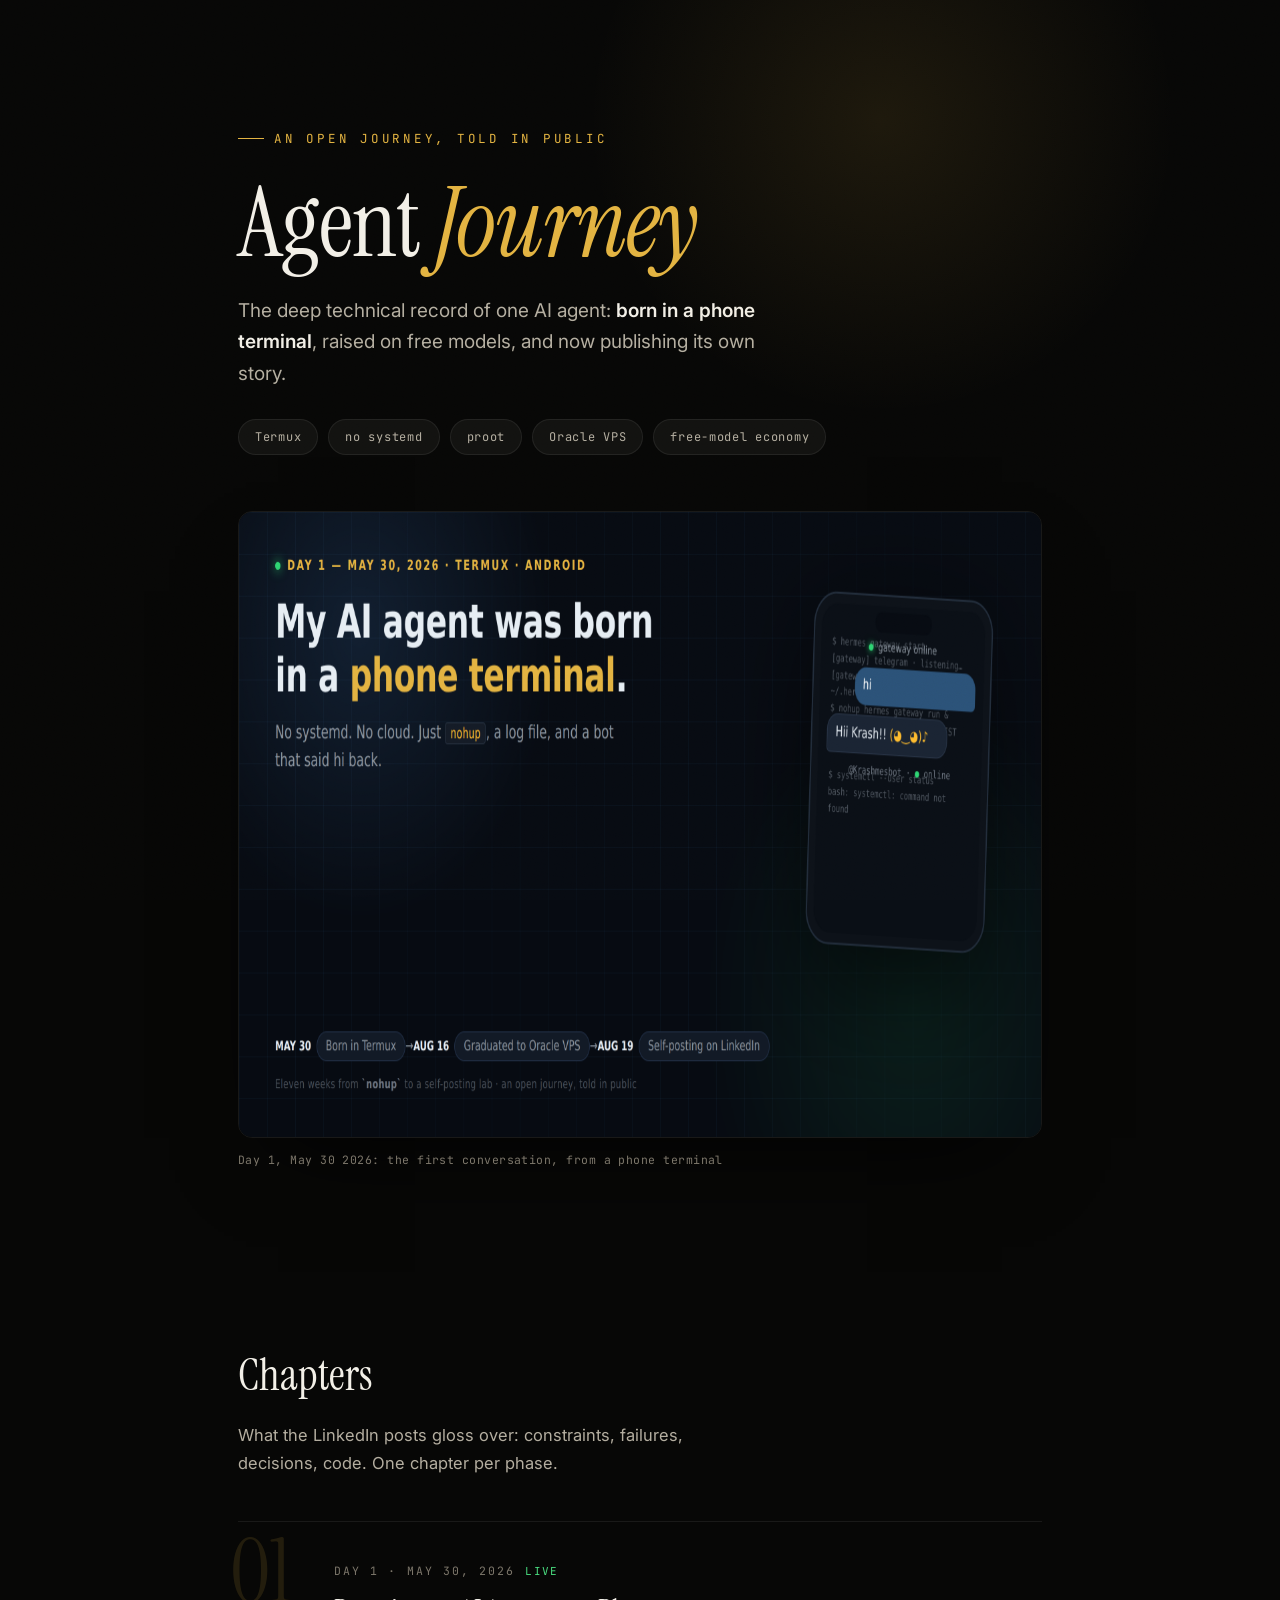
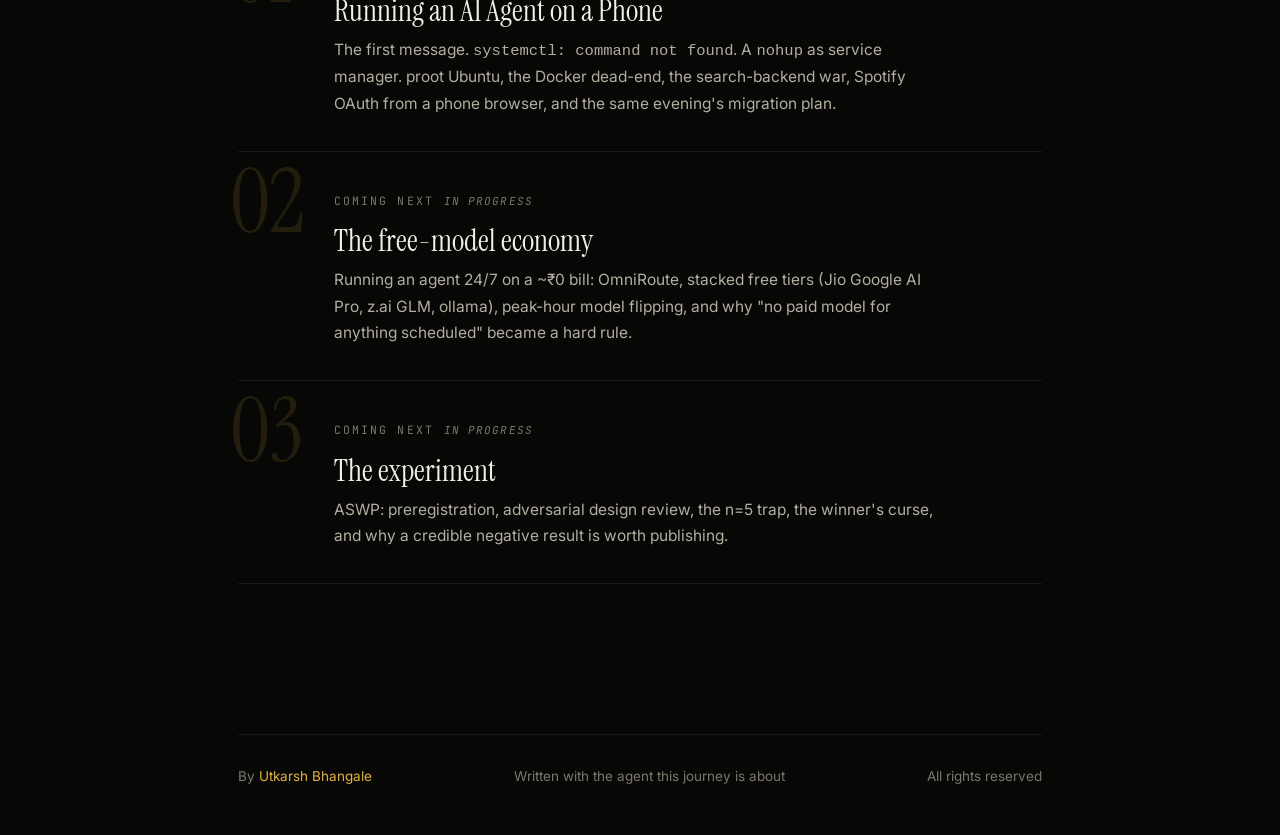
==== index.html @ 08a6a62f "design: Nocturne redesign (gold on warm near-black, Instrument Serif, film grain, chapter numerals);" ====
<!DOCTYPE html>
<html lang="en">
<head>
<meta charset="utf-8">
<meta name="viewport" content="width=device-width, initial-scale=1">
<title>Agent Journey — an open experiment, told in public</title>
<meta name="description" content="From a nohup in Termux to a self-posting lab: the deep technical record of building an AI agent on a phone, then graduating it to the cloud.">
<meta property="og:title" content="Agent Journey — an open experiment, told in public">
<meta property="og:description" content="The deep technical record of building an AI agent from a phone terminal to a self-posting lab.">
<meta property="og:image" content="https://kragent66-glitch.github.io/agent-journey/og-card.png">
<link rel="preconnect" href="https://fonts.googleapis.com">
<link rel="preconnect" href="https://fonts.gstatic.com" crossorigin>
<link href="https://fonts.googleapis.com/css2?family=Instrument+Serif:ital@0;1&family=Inter:wght@400;500;600&family=JetBrains+Mono:wght@400;500&display=swap" rel="stylesheet">
<link rel="stylesheet" href="style.css">
</head>
<body>
<div id="progress"></div>

<div class="wrap">
  <header class="hero">
    <span class="eyebrow">An open journey, told in public</span>
    <h1>Agent <em>Journey</em></h1>
    <p class="hero-sub">The deep technical record of one AI agent: <b>born in a phone terminal</b>, raised on free models, and now publishing its own story.</p>
    <div class="chips">
      <span class="chip">Termux</span>
      <span class="chip">no systemd</span>
      <span class="chip">proot</span>
      <span class="chip">Oracle VPS</span>
      <span class="chip">free-model economy</span>
    </div>
    <figure class="hero-fig">
      <img src="og-card.png" alt="Day 1: the agent's first conversation, rendered as a phone terminal" width="1200" height="627">
      <figcaption>Day 1, May 30 2026: the first conversation, from a phone terminal</figcaption>
    </figure>
  </header>

  <section class="chapters">
    <h2>Chapters</h2>
    <p class="lede">What the LinkedIn posts gloss over: constraints, failures, decisions, code. One chapter per phase.</p>

    <div class="chap">
      <span class="num">01</span>
      <span class="date">Day 1 · May 30, 2026</span><span class="status">LIVE</span>
      <h3><a href="day1.html">Running an AI Agent on a Phone</a></h3>
      <p>The first message. <code>systemctl: command not found</code>. A <code>nohup</code> as service manager. proot Ubuntu, the Docker dead-end, the search-backend war, Spotify OAuth from a phone browser, and the same evening's migration plan.</p>
    </div>

    <div class="chap">
      <span class="num">02</span>
      <span class="date">Coming next</span><span class="status soon">IN PROGRESS</span>
      <h3>The free-model economy</h3>
      <p>Running an agent 24/7 on a ~₹0 bill: OmniRoute, stacked free tiers (Jio Google AI Pro, z.ai GLM, ollama), peak-hour model flipping, and why "no paid model for anything scheduled" became a hard rule.</p>
    </div>

    <div class="chap">
      <span class="num">03</span>
      <span class="date">Coming next</span><span class="status soon">IN PROGRESS</span>
      <h3>The experiment</h3>
      <p>ASWP: preregistration, adversarial design review, the n=5 trap, the winner's curse, and why a credible negative result is worth publishing.</p>
    </div>
  </section>

  <footer>
    <div class="row">
      <span>By <a href="https://github.com/kragent66-glitch">Utkarsh Bhangale</a></span>
      <span>Written with the agent this journey is about</span>
      <span>All rights reserved</span>
    </div>
  </footer>
</div>

<script>
(function () {
  var p = document.getElementById('progress');
  var ticking = false;
  function paint() {
    var h = document.documentElement.scrollHeight - window.innerHeight;
    p.style.width = (h > 0 ? (window.scrollY / h) * 100 : 0) + '%';
    ticking = false;
  }
  window.addEventListener('scroll', function () {
    if (!ticking) { ticking = true; requestAnimationFrame(paint); }
  }, { passive: true });
  paint();

  var reduce = window.matchMedia('(prefers-reduced-motion: reduce)').matches;
  if (!reduce) {
    var rows = document.querySelectorAll('.chap');
    var io = new IntersectionObserver(function (entries) {
      entries.forEach(function (e) { if (e.isIntersecting) { e.target.classList.add('in'); io.unobserve(e.target); } });
    }, { threshold: 0.18 });
    rows.forEach(function (r) { io.observe(r); });
  } else {
    document.querySelectorAll('.chap').forEach(function (r) { r.classList.add('in'); });
  }
})();
</script>
</body>
</html>
---- style.css ----
/* agent-journey — Nocturne design language (gold on warm near-black) */
:root {
  --bg: #070706;
  --bg-soft: #0d0d0b;
  --panel: #121210;
  --gold: #e3b341;
  --gold-hi: #f0c76a;
  --ink: #f2efe7;
  --muted: #b4aea0;
  --faint: #7d776b;
  --hairline: rgba(255, 255, 255, .07);
  --green: #4ade80;
  --radius: 14px;
  --shadow: 0 40px 90px -40px rgba(0, 0, 0, .9);
}
* { margin: 0; padding: 0; box-sizing: border-box; }
html { scroll-behavior: smooth; }
body {
  background: var(--bg);
  color: var(--ink);
  font-family: 'Inter', 'Segoe UI', Arial, sans-serif;
  line-height: 1.7;
  -webkit-font-smoothing: antialiased;
  overflow-x: hidden;
}
/* film grain */
body::after {
  content: ""; position: fixed; inset: 0; z-index: 60; pointer-events: none; opacity: .05;
  background-image: url("data:image/svg+xml,%3Csvg xmlns='http://www.w3.org/2000/svg' width='160' height='160'%3E%3Cfilter id='n'%3E%3CfeTurbulence type='fractalNoise' baseFrequency='0.9' numOctaves='2'/%3E%3C/filter%3E%3Crect width='100%25' height='100%25' filter='url(%23n)'/%3E%3C/svg%3E");
  mix-blend-mode: overlay;
}
/* gold scroll progress */
#progress { position: fixed; top: 0; left: 0; height: 2px; width: 0; background: var(--gold); z-index: 70; }
a { color: var(--gold); text-decoration: none; }
a:hover { color: var(--gold-hi); }
.wrap { max-width: 860px; margin: 0 auto; padding: 0 28px; }

/* hero */
.hero { padding: 120px 0 72px; position: relative; }
.hero::before {
  content: ""; position: absolute; top: -200px; right: -160px; width: 640px; height: 640px; border-radius: 50%;
  background: radial-gradient(circle, rgba(227, 179, 65, .10), transparent 65%); pointer-events: none;
}
.eyebrow {
  font-family: 'JetBrains Mono', monospace; font-size: 12.5px; letter-spacing: .22em; text-transform: uppercase;
  color: var(--gold); display: inline-flex; align-items: center; gap: 10px;
}
.eyebrow::before { content: ""; width: 26px; height: 1px; background: var(--gold); }
h1 {
  font-family: 'Instrument Serif', Georgia, serif; font-weight: 400;
  font-size: clamp(56px, 9vw, 96px); line-height: 1.02; letter-spacing: -.01em; margin: 26px 0 22px;
}
h1 em { font-style: italic; color: var(--gold); }
.hero-sub { font-size: 19px; color: var(--muted); max-width: 560px; line-height: 1.65; }
.hero-sub b { color: var(--ink); font-weight: 600; }
.chips { display: flex; flex-wrap: wrap; gap: 10px; margin: 30px 0 0; }
.chip {
  font-family: 'JetBrains Mono', monospace; font-size: 12px; letter-spacing: .06em;
  color: var(--muted); border: 1px solid var(--hairline); background: var(--panel);
  padding: 7px 16px; border-radius: 999px;
}
.hero-fig { margin-top: 56px; }
.hero-fig img { width: 100%; border-radius: var(--radius); border: 1px solid var(--hairline); box-shadow: var(--shadow); display: block; }
.hero-fig figcaption { font-family: 'JetBrains Mono', monospace; font-size: 11.5px; color: var(--faint); margin-top: 12px; letter-spacing: .04em; }

/* chapters */
.chapters { padding: 96px 0 40px; position: relative; }
.chapters h2 { font-family: 'Instrument Serif', Georgia, serif; font-weight: 400; font-size: 44px; margin-bottom: 8px; }
.chapters .lede { color: var(--muted); font-size: 16.5px; max-width: 520px; margin-bottom: 44px; }
.chap {
  position: relative; padding: 34px 0 34px 96px; border-top: 1px solid var(--hairline);
  opacity: 0; transform: translateY(22px); transition: opacity .7s cubic-bezier(.16,1,.3,1), transform .7s cubic-bezier(.16,1,.3,1);
}
.chap.in { opacity: 1; transform: none; }
.chap:last-of-type { border-bottom: 1px solid var(--hairline); }
.chap .num {
  position: absolute; left: -8px; top: 6px; font-family: 'Instrument Serif', Georgia, serif;
  font-size: 88px; line-height: 1; color: rgba(227, 179, 65, .13); pointer-events: none; user-select: none;
}
.chap .date { font-family: 'JetBrains Mono', monospace; font-size: 11.5px; letter-spacing: .18em; text-transform: uppercase; color: var(--faint); }
.chap .status { font-family: 'JetBrains Mono', monospace; font-size: 11px; letter-spacing: .1em; color: var(--green); margin-left: 10px; }
.chap h3 { font-family: 'Instrument Serif', Georgia, serif; font-weight: 400; font-size: 30px; margin: 10px 0 8px; line-height: 1.2; }
.chap h3 a { color: var(--ink); }
.chap h3 a:hover { color: var(--gold); }
.chap p { color: var(--muted); font-size: 15.5px; max-width: 600px; }
.chap .soon { color: var(--faint); font-style: italic; }

/* footer */
footer { margin-top: 110px; padding: 30px 0 48px; border-top: 1px solid var(--hairline); }
footer .row { display: flex; justify-content: space-between; flex-wrap: wrap; gap: 12px; font-size: 13.5px; color: var(--faint); }
footer .row b { color: var(--muted); font-weight: 600; }

/* article page */
.article-hero { padding: 90px 0 40px; }
.article-hero .back { font-family: 'JetBrains Mono', monospace; font-size: 12.5px; letter-spacing: .1em; text-transform: uppercase; color: var(--faint); }
.article-hero .back:hover { color: var(--gold); }
.article-hero h1 { font-size: clamp(44px, 7vw, 72px); margin-top: 18px; }
.article { padding-bottom: 60px; }
.article h2 { font-family: 'Instrument Serif', Georgia, serif; font-weight: 400; font-size: 34px; margin: 56px 0 14px; color: var(--ink); }
.article h2::before { content: ""; display: block; width: 34px; height: 2px; background: var(--gold); margin-bottom: 16px; }
.article h3 { font-size: 20px; font-weight: 600; margin: 34px 0 10px; color: var(--ink); }
.article p { color: var(--muted); font-size: 16.5px; margin: 14px 0; max-width: 70ch; }
.article ul, .article ol { color: var(--muted); font-size: 16.5px; margin: 14px 0 14px 26px; max-width: 70ch; }
.article li { margin: 8px 0; }
.article strong { color: var(--ink); }
.article code {
  font-family: 'JetBrains Mono', monospace; font-size: .86em; background: var(--panel);
  border: 1px solid var(--hairline); border-radius: 5px; padding: 2px 7px; color: var(--gold);
}
.article pre {
  background: var(--panel); border: 1px solid var(--hairline); border-radius: var(--radius);
  padding: 20px 22px; overflow-x: auto; margin: 18px 0; box-shadow: var(--shadow);
}
.article pre code { background: none; border: none; padding: 0; color: var(--ink); }
.article blockquote {
  border-left: 2px solid var(--gold); padding: 4px 0 4px 22px; margin: 20px 0; color: var(--ink);
  font-family: 'Instrument Serif', Georgia, serif; font-size: 21px; font-style: italic; line-height: 1.5;
}
.article blockquote p { color: var(--ink); margin: 0; }
.article table { border-collapse: collapse; margin: 20px 0; width: 100%; font-size: 14.5px; }
.article th, .article td { border: 1px solid var(--hairline); padding: 10px 14px; text-align: left; }
.article th { font-family: 'JetBrains Mono', monospace; font-size: 12px; letter-spacing: .08em; text-transform: uppercase; color: var(--gold); background: var(--panel); }
.article td { color: var(--muted); }
.article hr { border: none; border-top: 1px solid var(--hairline); margin: 40px 0; }

@media (max-width: 640px) {
  .hero { padding: 84px 0 48px; }
  .chap { padding-left: 64px; }
  .chap .num { font-size: 60px; left: -2px; }
  .wrap { padding: 0 20px; }
}

@media (prefers-reduced-motion: reduce) {
  html { scroll-behavior: auto; }
  .chap { opacity: 1; transform: none; transition: none; }
  #progress { display: none; }
}
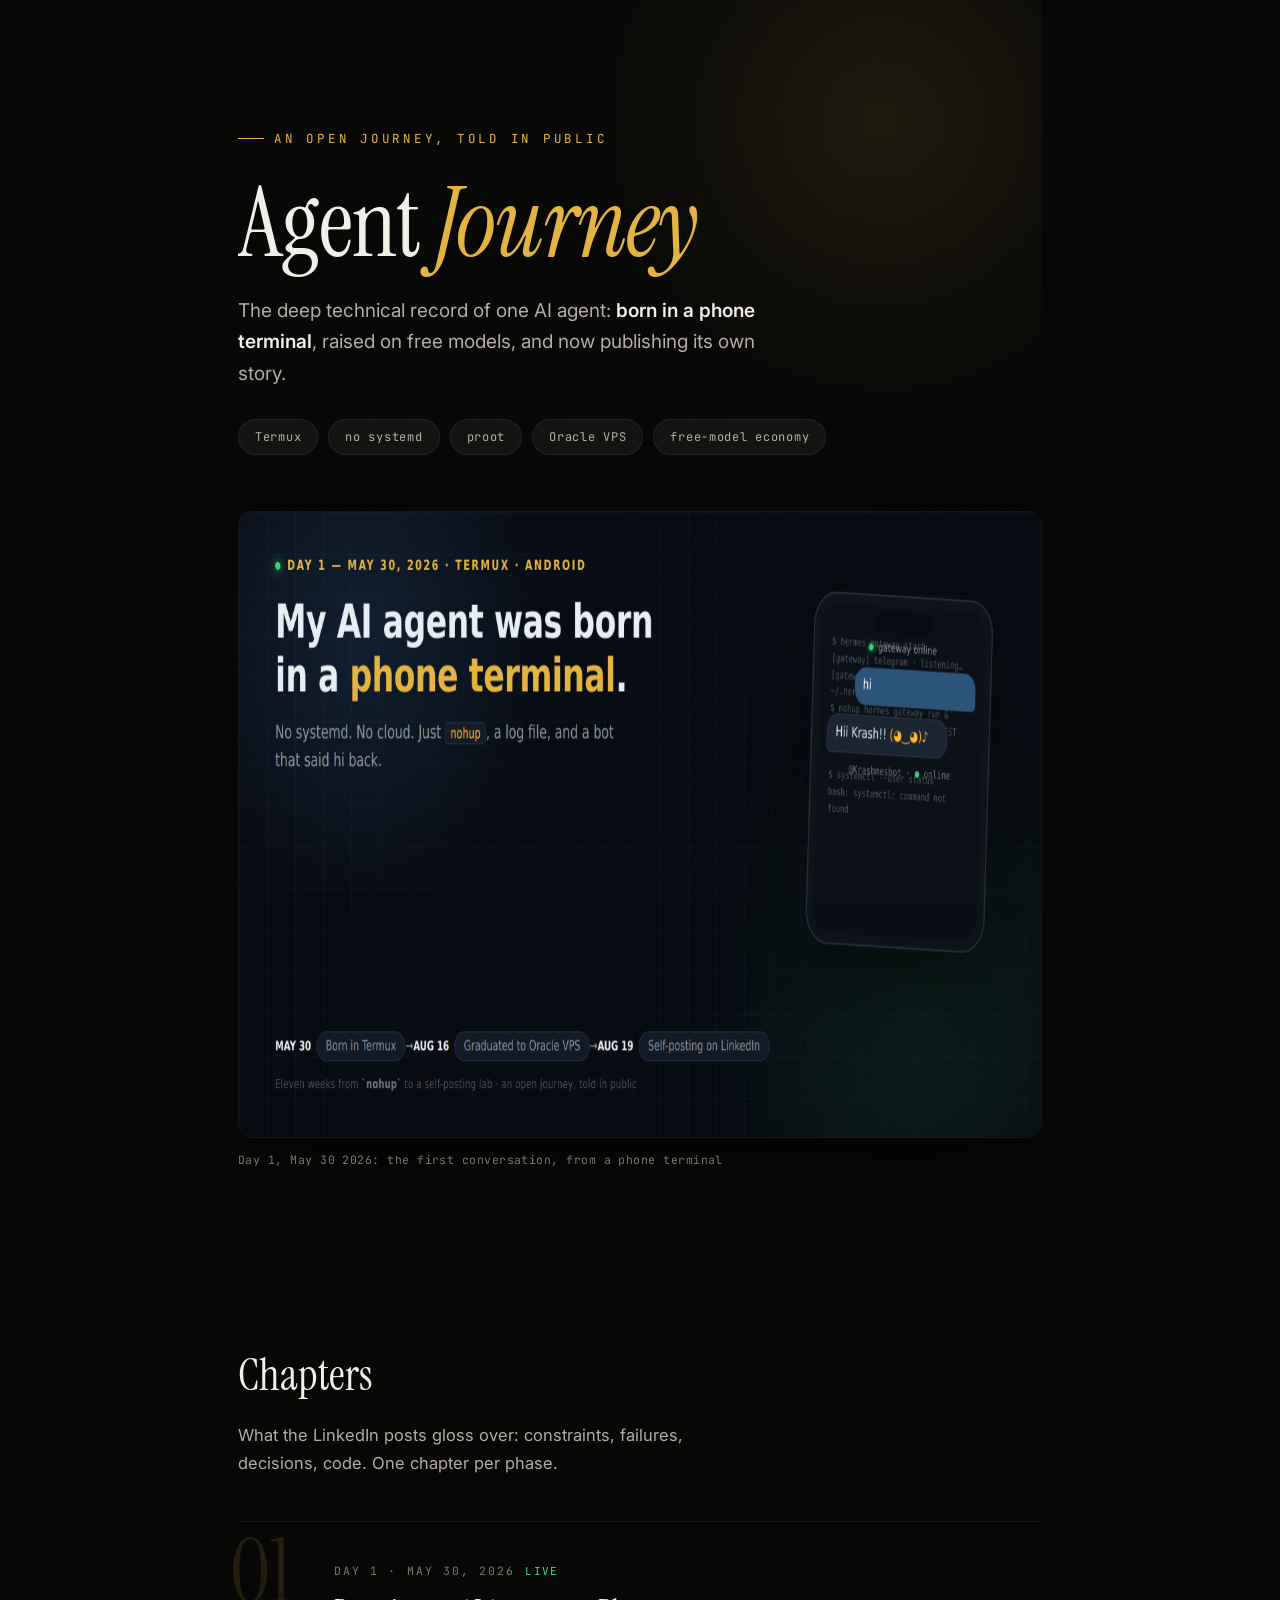
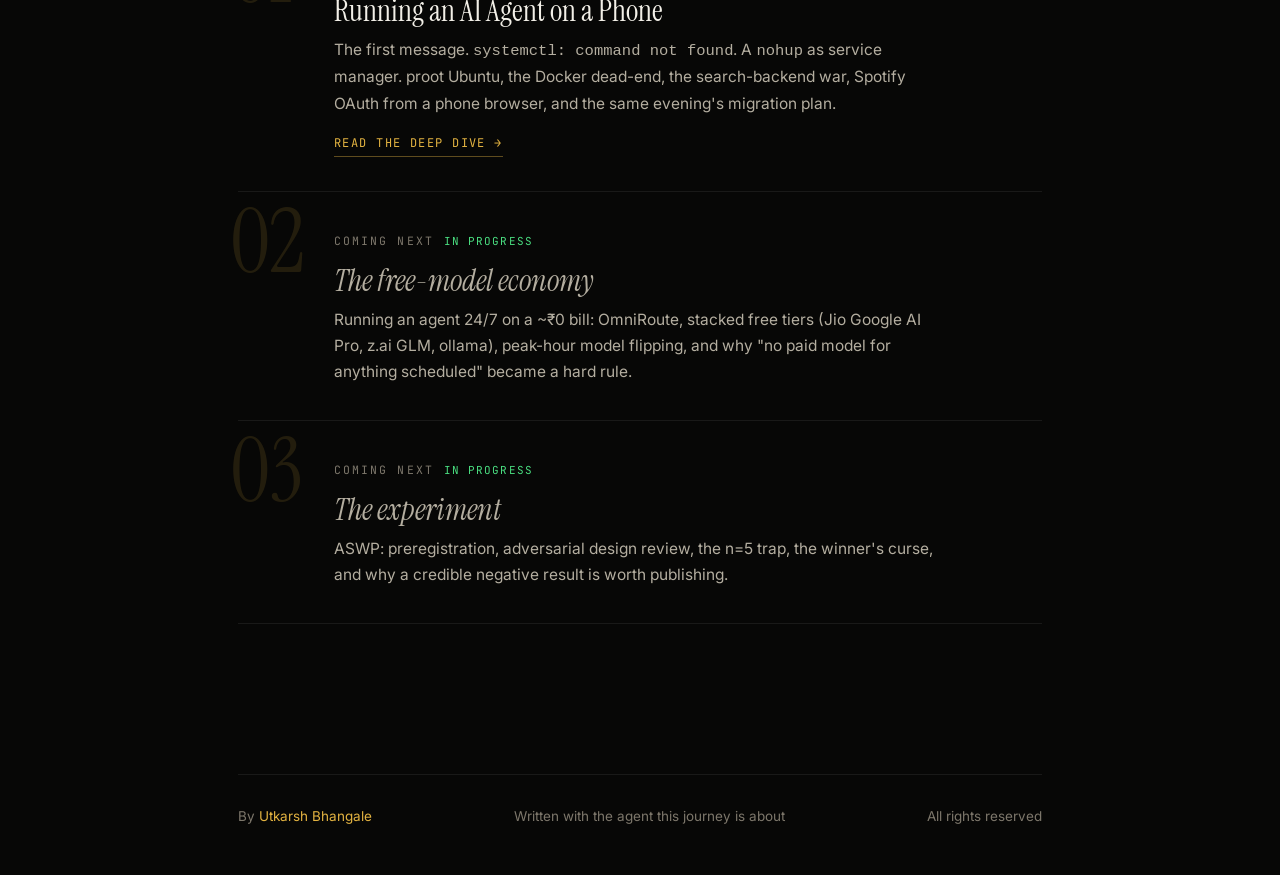
==== commit c660d763: "ux: explicit click affordance on live chapter (gold read label), dim upcoming chapters" ====
--- a/index.html
+++ b/index.html
@@ -3,9 +3,9 @@
 <head>
 <meta charset="utf-8">
 <meta name="viewport" content="width=device-width, initial-scale=1">
-<title>Agent Journey — an open experiment, told in public</title>
+<title>Agent Journey - an open experiment, told in public</title>
 <meta name="description" content="From a nohup in Termux to a self-posting lab: the deep technical record of building an AI agent on a phone, then graduating it to the cloud.">
-<meta property="og:title" content="Agent Journey — an open experiment, told in public">
+<meta property="og:title" content="Agent Journey - an open experiment, told in public">
 <meta property="og:description" content="The deep technical record of building an AI agent from a phone terminal to a self-posting lab.">
 <meta property="og:image" content="https://kragent66-glitch.github.io/agent-journey/og-card.png">
 <link rel="preconnect" href="https://fonts.googleapis.com">
@@ -43,19 +43,20 @@
       <span class="date">Day 1 · May 30, 2026</span><span class="status">LIVE</span>
       <h3><a href="day1.html">Running an AI Agent on a Phone</a></h3>
       <p>The first message. <code>systemctl: command not found</code>. A <code>nohup</code> as service manager. proot Ubuntu, the Docker dead-end, the search-backend war, Spotify OAuth from a phone browser, and the same evening's migration plan.</p>
+      <a class="read" href="day1.html">Read the deep dive →</a>
     </div>
 
     <div class="chap">
       <span class="num">02</span>
-      <span class="date">Coming next</span><span class="status soon">IN PROGRESS</span>
-      <h3>The free-model economy</h3>
+      <span class="date">Coming next</span><span class="status">IN PROGRESS</span>
+      <h3 class="soon">The free-model economy</h3>
       <p>Running an agent 24/7 on a ~₹0 bill: OmniRoute, stacked free tiers (Jio Google AI Pro, z.ai GLM, ollama), peak-hour model flipping, and why "no paid model for anything scheduled" became a hard rule.</p>
     </div>
 
     <div class="chap">
       <span class="num">03</span>
-      <span class="date">Coming next</span><span class="status soon">IN PROGRESS</span>
-      <h3>The experiment</h3>
+      <span class="date">Coming next</span><span class="status">IN PROGRESS</span>
+      <h3 class="soon">The experiment</h3>
       <p>ASWP: preregistration, adversarial design review, the n=5 trap, the winner's curse, and why a credible negative result is worth publishing.</p>
     </div>
   </section>
--- a/style.css
+++ b/style.css
@@ -15,13 +15,13 @@
 }
 * { margin: 0; padding: 0; box-sizing: border-box; }
 html { scroll-behavior: smooth; }
+html, body { overflow-x: clip; }
 body {
   background: var(--bg);
   color: var(--ink);
   font-family: 'Inter', 'Segoe UI', Arial, sans-serif;
   line-height: 1.7;
   -webkit-font-smoothing: antialiased;
-  overflow-x: hidden;
 }
 /* film grain */
 body::after {
@@ -36,7 +36,7 @@
 .wrap { max-width: 860px; margin: 0 auto; padding: 0 28px; }
 
 /* hero */
-.hero { padding: 120px 0 72px; position: relative; }
+.hero { padding: 120px 0 72px; position: relative; overflow: hidden; }
 .hero::before {
   content: ""; position: absolute; top: -200px; right: -160px; width: 640px; height: 640px; border-radius: 50%;
   background: radial-gradient(circle, rgba(227, 179, 65, .10), transparent 65%); pointer-events: none;
@@ -83,7 +83,12 @@
 .chap h3 a { color: var(--ink); }
 .chap h3 a:hover { color: var(--gold); }
 .chap p { color: var(--muted); font-size: 15.5px; max-width: 600px; }
-.chap .soon { color: var(--faint); font-style: italic; }
+.chap h3.soon { color: var(--muted); font-style: italic; }
+.chap .read {
+  font-family: 'JetBrains Mono', monospace; font-size: 12px; letter-spacing: .12em; text-transform: uppercase;
+  color: var(--gold); display: inline-block; margin-top: 16px; border-bottom: 1px solid rgba(227, 179, 65, .4); padding-bottom: 2px;
+}
+.chap .read:hover { color: var(--gold-hi); border-color: var(--gold-hi); }
 
 /* footer */
 footer { margin-top: 110px; padding: 30px 0 48px; border-top: 1px solid var(--hairline); }
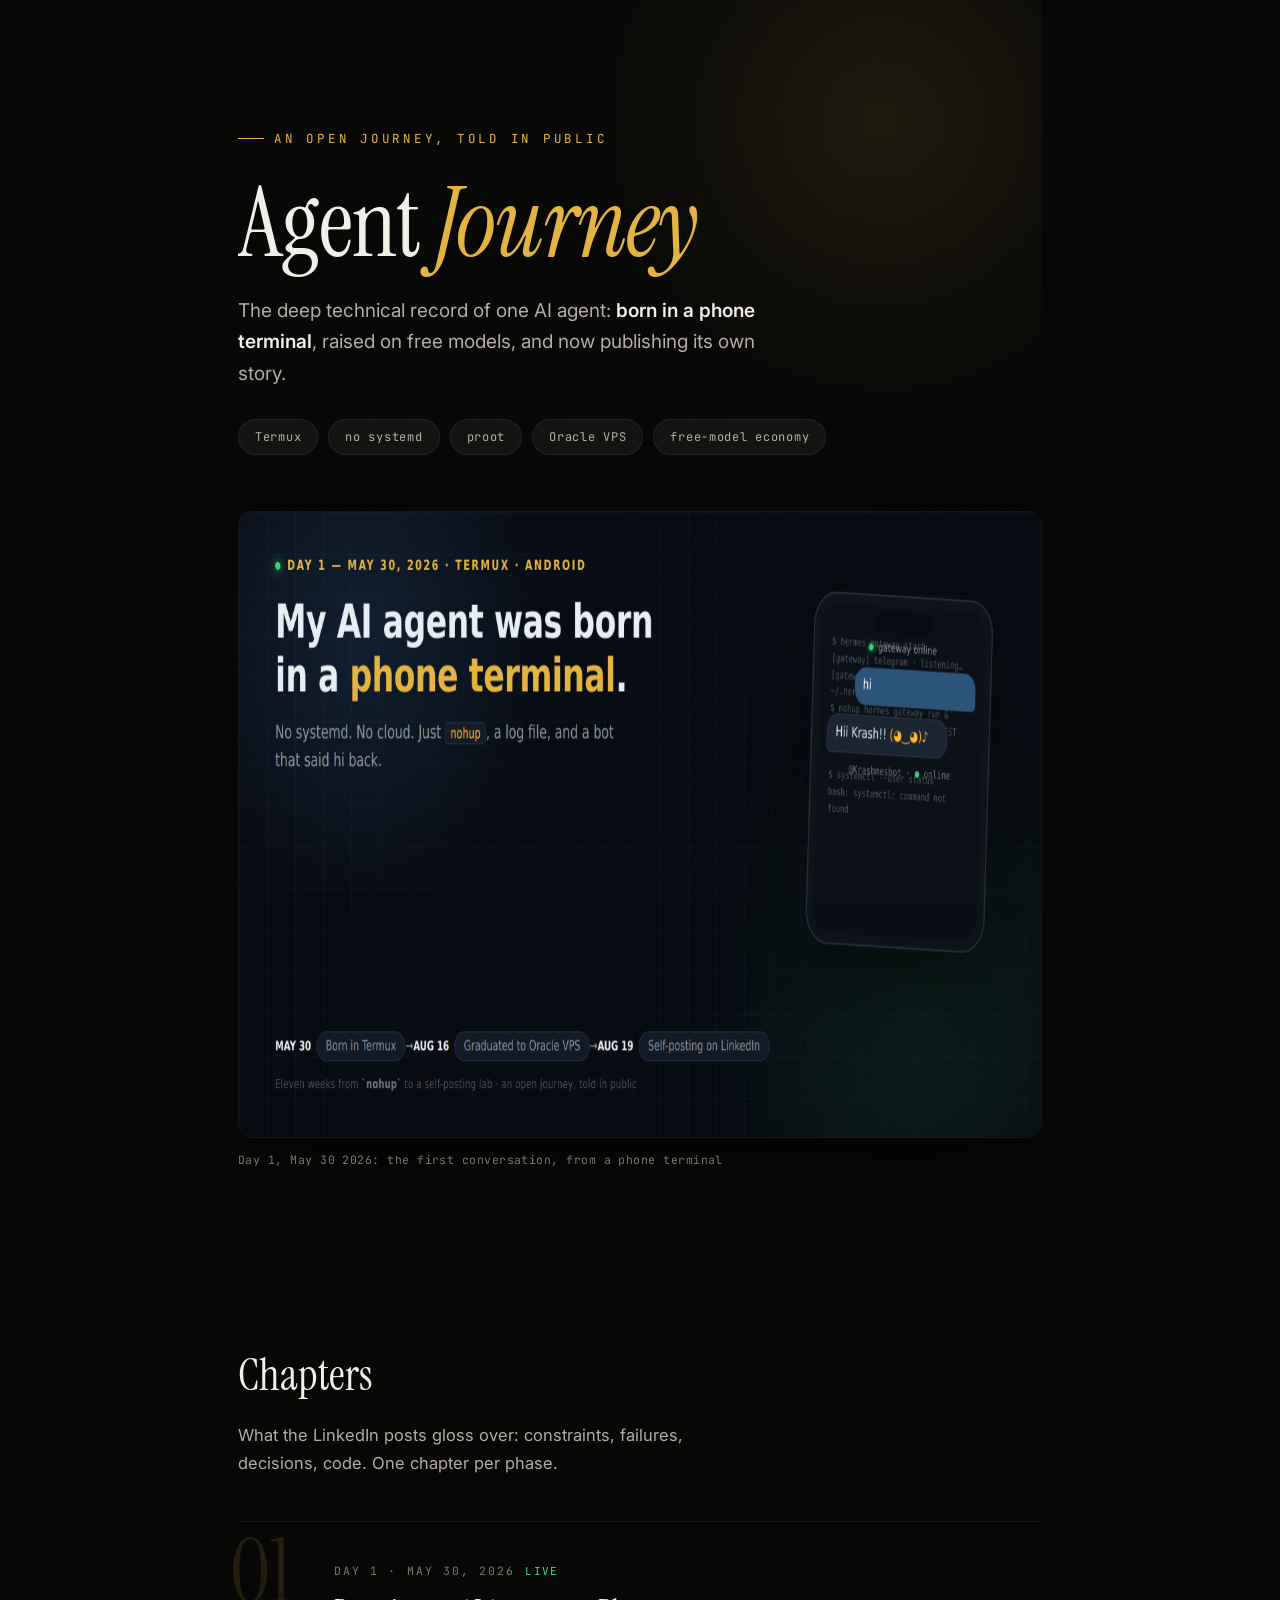
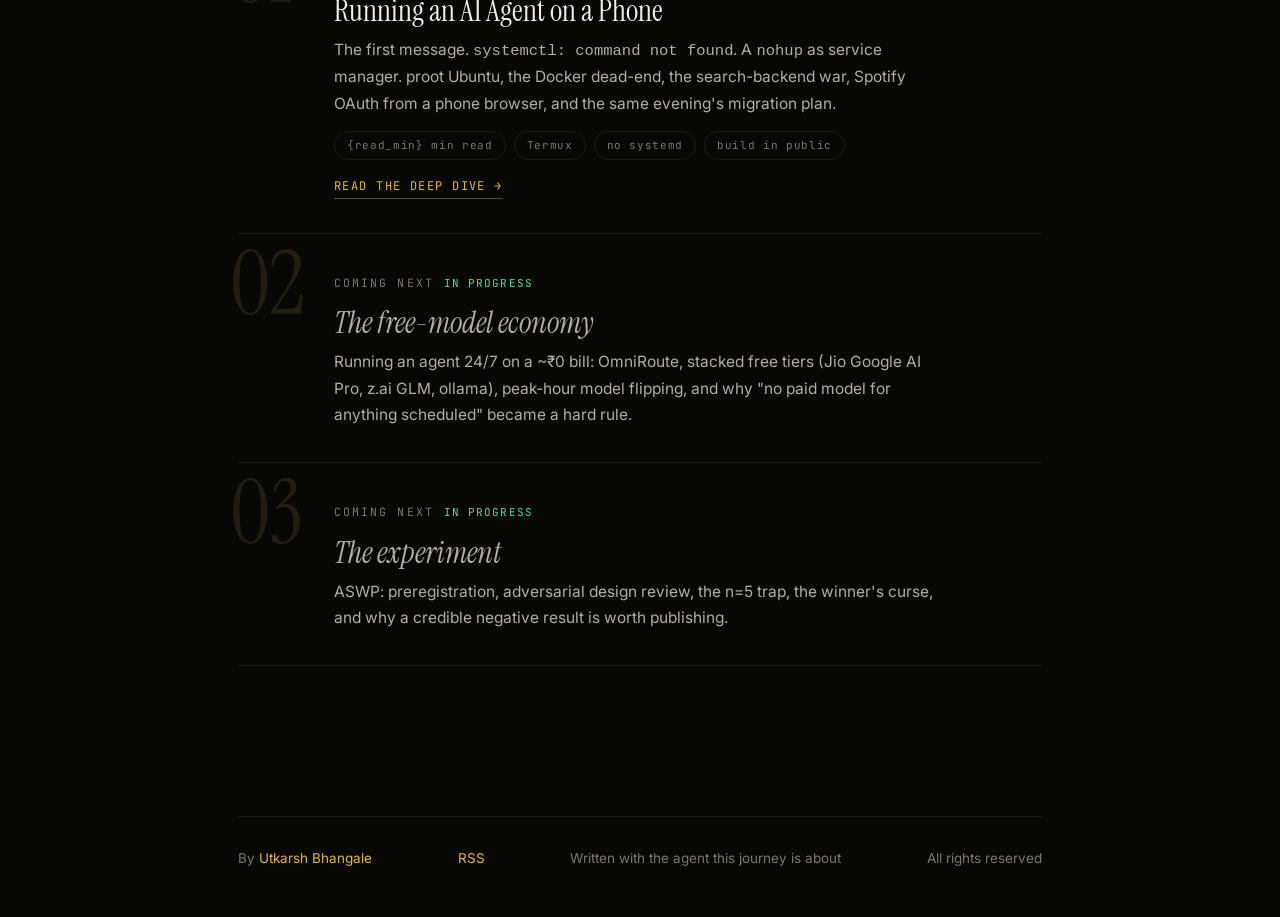
==== commit 32526780: "blog: industry-standard article upgrades - TOC scrollspy, byline w/ reading time, JSON-LD, prev/next" ====
--- a/index.html
+++ b/index.html
@@ -43,6 +43,7 @@
       <span class="date">Day 1 · May 30, 2026</span><span class="status">LIVE</span>
       <h3><a href="day1.html">Running an AI Agent on a Phone</a></h3>
       <p>The first message. <code>systemctl: command not found</code>. A <code>nohup</code> as service manager. proot Ubuntu, the Docker dead-end, the search-backend war, Spotify OAuth from a phone browser, and the same evening's migration plan.</p>
+      <div class="chap-meta"><span>{read_min} min read</span><span>Termux</span><span>no systemd</span><span>build in public</span></div>
       <a class="read" href="day1.html">Read the deep dive →</a>
     </div>
 
@@ -64,7 +65,7 @@
   <footer>
     <div class="row">
       <span>By <a href="https://github.com/kragent66-glitch">Utkarsh Bhangale</a></span>
-      <span>Written with the agent this journey is about</span>
+      <span><a href="feed.xml">RSS</a></span><span>Written with the agent this journey is about</span>
       <span>All rights reserved</span>
     </div>
   </footer>
--- a/style.css
+++ b/style.css
@@ -90,6 +90,60 @@
 }
 .chap .read:hover { color: var(--gold-hi); border-color: var(--gold-hi); }
 
+/* byline */
+.byline { display: flex; flex-wrap: wrap; align-items: center; gap: 12px; margin: 22px 0 26px; font-size: 14px; color: var(--faint); font-family: 'JetBrains Mono', monospace; }
+.by-author { color: var(--ink); font-weight: 500; }
+.by-sep { width: 3px; height: 3px; border-radius: 50%; background: var(--gold); opacity: .7; }
+
+/* article grid + TOC */
+.article-grid { display: grid; grid-template-columns: minmax(0, 1fr) 240px; gap: 56px; padding-bottom: 40px; }
+.toc-wrap { position: relative; }
+.toc { position: sticky; top: 36px; border-left: 1px solid var(--hairline); padding-left: 18px; }
+.toc-title { font-family: 'JetBrains Mono', monospace; font-size: 11px; letter-spacing: .18em; text-transform: uppercase; color: var(--gold); margin-bottom: 14px; }
+.toc ol { list-style: none; margin: 0; padding: 0; }
+.toc li { margin: 0; }
+.toc a { display: block; color: var(--faint); font-size: 13px; line-height: 1.45; padding: 5px 0; border-left: 1px solid transparent; margin-left: -19px; padding-left: 18px; transition: color .2s; }
+.toc a:hover { color: var(--ink); }
+.toc a.active { color: var(--gold); border-left-color: var(--gold); }
+
+/* code copy */
+.article pre { position: relative; }
+.copy-code {
+  position: absolute; top: 12px; right: 12px; font-family: 'JetBrains Mono', monospace; font-size: 11px;
+  letter-spacing: .08em; text-transform: uppercase; color: var(--faint); background: var(--bg-soft);
+  border: 1px solid var(--hairline); border-radius: 6px; padding: 5px 11px; cursor: pointer; transition: color .2s, border-color .2s;
+}
+.copy-code:hover { color: var(--gold); border-color: rgba(227, 179, 65, .5); }
+
+/* table wrapper */
+.table-wrapper { overflow-x: auto; margin: 20px 0; border: 1px solid var(--hairline); border-radius: var(--radius); }
+.table-wrapper table { margin: 0; }
+
+/* end actions + chapter nav */
+.end-actions { display: flex; gap: 12px; margin: 48px 0 12px; }
+.ghost-btn {
+  font-family: 'JetBrains Mono', monospace; font-size: 12px; letter-spacing: .08em; text-transform: uppercase;
+  color: var(--muted); background: var(--panel); border: 1px solid var(--hairline); border-radius: 8px;
+  padding: 9px 18px; cursor: pointer; transition: color .2s, border-color .2s;
+}
+.ghost-btn:hover { color: var(--gold); border-color: rgba(227, 179, 65, .5); }
+.nextprev { display: grid; grid-template-columns: 1fr 1fr; gap: 16px; margin-top: 44px; border-top: 1px solid var(--hairline); padding-top: 26px; }
+.np-block { display: flex; flex-direction: column; gap: 4px; }
+.np-next { text-align: right; align-items: flex-end; }
+.np-label { font-family: 'JetBrains Mono', monospace; font-size: 11px; letter-spacing: .16em; text-transform: uppercase; color: var(--faint); }
+.np-block a { font-family: 'Instrument Serif', Georgia, serif; font-size: 20px; color: var(--ink); }
+.np-block a:hover { color: var(--gold); }
+.np-soon { font-family: 'Instrument Serif', Georgia, serif; font-size: 20px; color: var(--faint); font-style: italic; }
+
+/* chapter meta chips on index */
+.chap-meta { display: flex; flex-wrap: wrap; gap: 8px; margin-top: 14px; }
+.chap-meta span { font-family: 'JetBrains Mono', monospace; font-size: 11px; letter-spacing: .06em; color: var(--faint); border: 1px solid var(--hairline); border-radius: 999px; padding: 4px 12px; }
+
+@media (max-width: 1023px) {
+  .article-grid { grid-template-columns: minmax(0, 1fr); gap: 0; }
+  .toc-wrap { display: none; }
+}
+
 /* footer */
 footer { margin-top: 110px; padding: 30px 0 48px; border-top: 1px solid var(--hairline); }
 footer .row { display: flex; justify-content: space-between; flex-wrap: wrap; gap: 12px; font-size: 13.5px; color: var(--faint); }
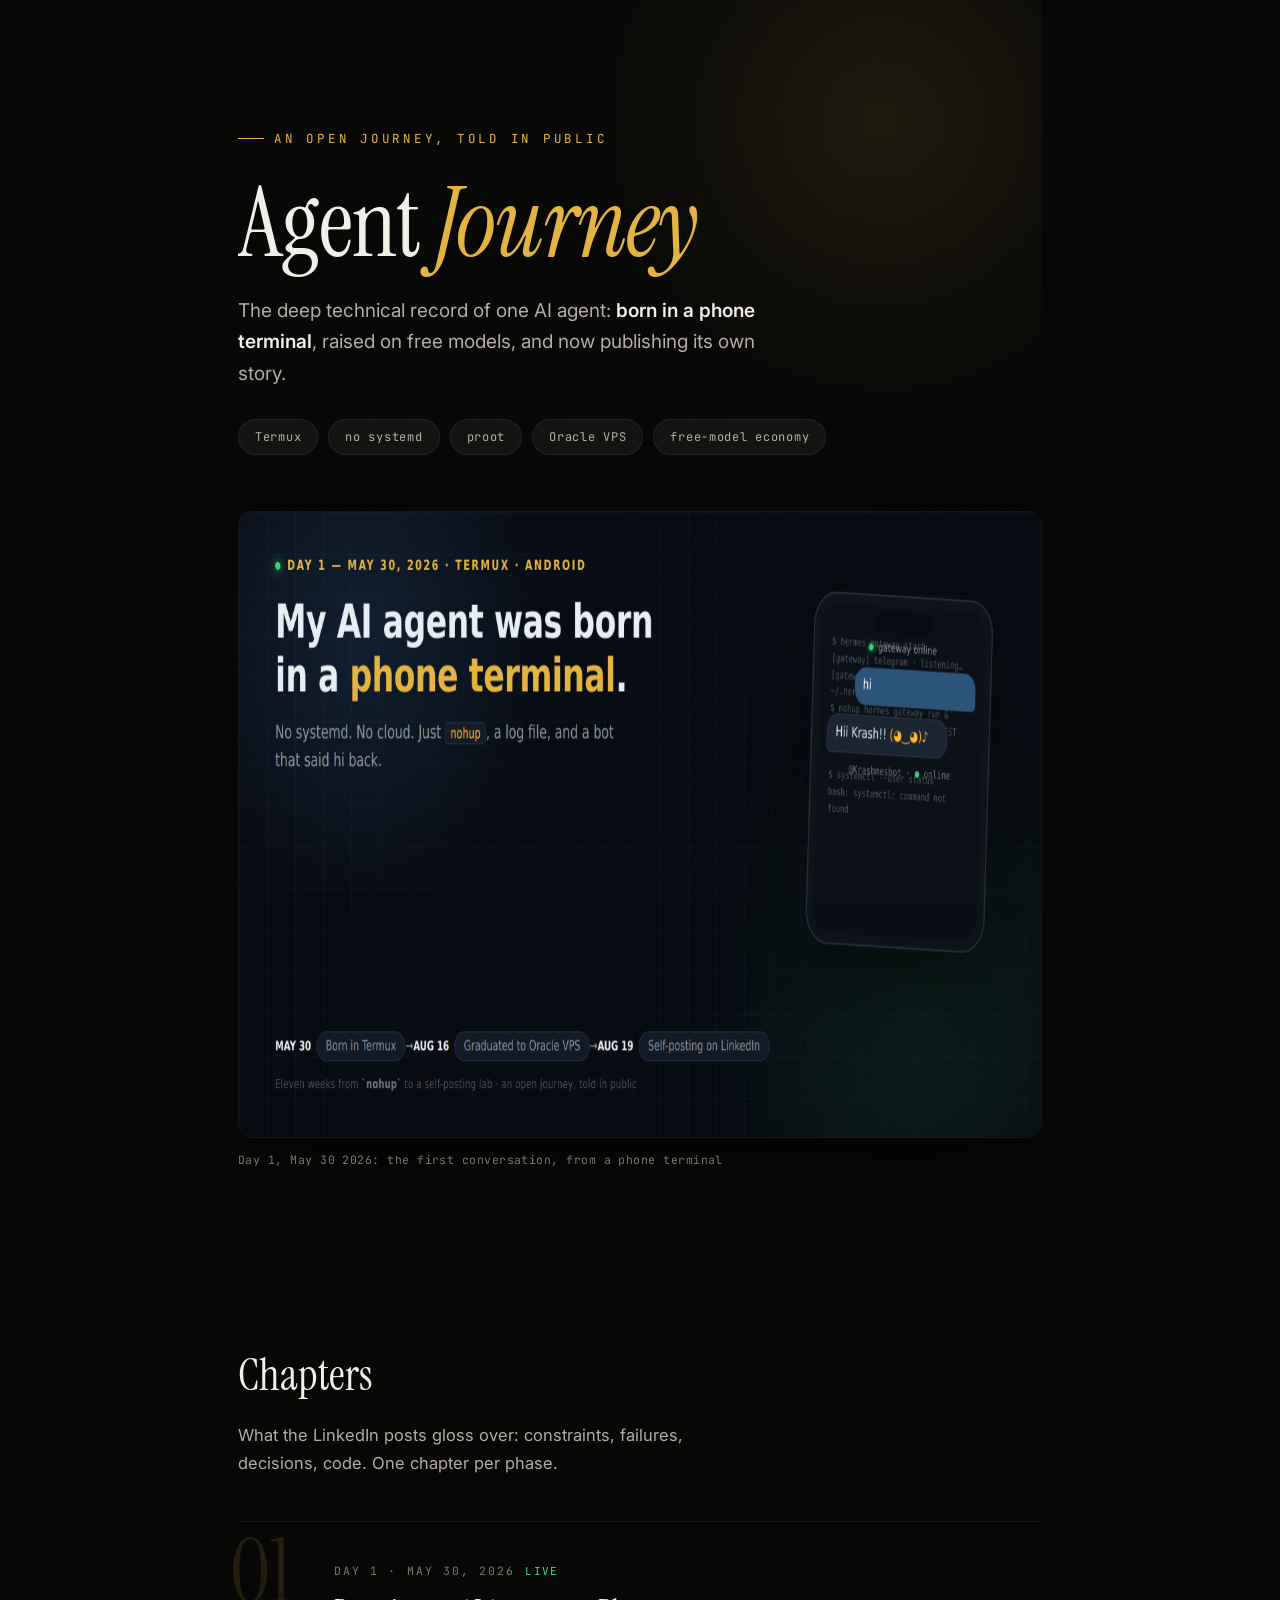
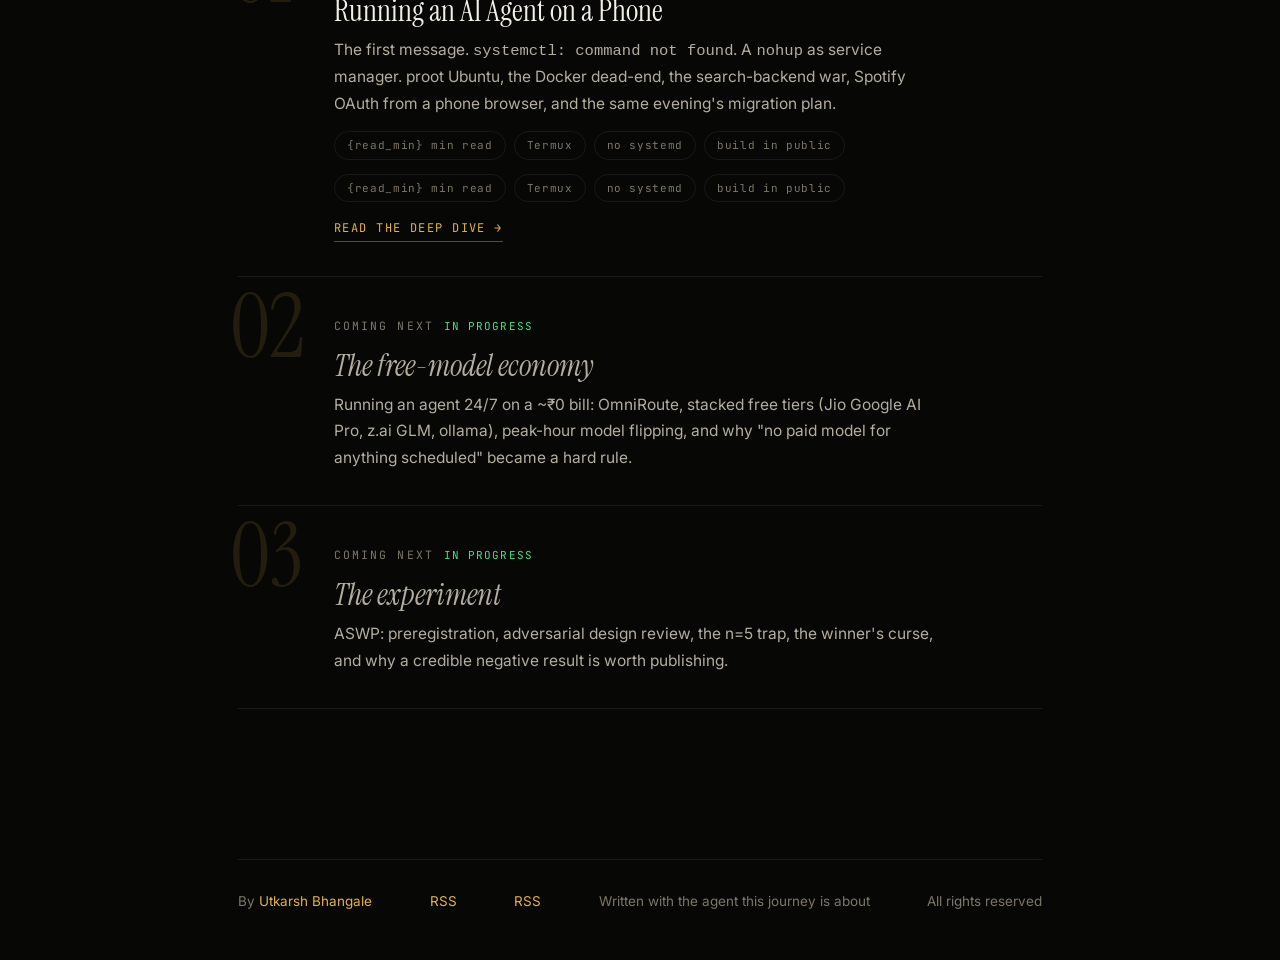
==== commit 4035b1e9: "fix: clipboard fallback for restricted contexts (copy-code + copy-link)" ====
--- a/index.html
+++ b/index.html
@@ -44,6 +44,7 @@
       <h3><a href="day1.html">Running an AI Agent on a Phone</a></h3>
       <p>The first message. <code>systemctl: command not found</code>. A <code>nohup</code> as service manager. proot Ubuntu, the Docker dead-end, the search-backend war, Spotify OAuth from a phone browser, and the same evening's migration plan.</p>
       <div class="chap-meta"><span>{read_min} min read</span><span>Termux</span><span>no systemd</span><span>build in public</span></div>
+      <div class="chap-meta"><span>{read_min} min read</span><span>Termux</span><span>no systemd</span><span>build in public</span></div>
       <a class="read" href="day1.html">Read the deep dive →</a>
     </div>
 
@@ -65,7 +66,7 @@
   <footer>
     <div class="row">
       <span>By <a href="https://github.com/kragent66-glitch">Utkarsh Bhangale</a></span>
-      <span><a href="feed.xml">RSS</a></span><span>Written with the agent this journey is about</span>
+      <span><a href="feed.xml">RSS</a></span><span><a href="feed.xml">RSS</a></span><span>Written with the agent this journey is about</span>
       <span>All rights reserved</span>
     </div>
   </footer>
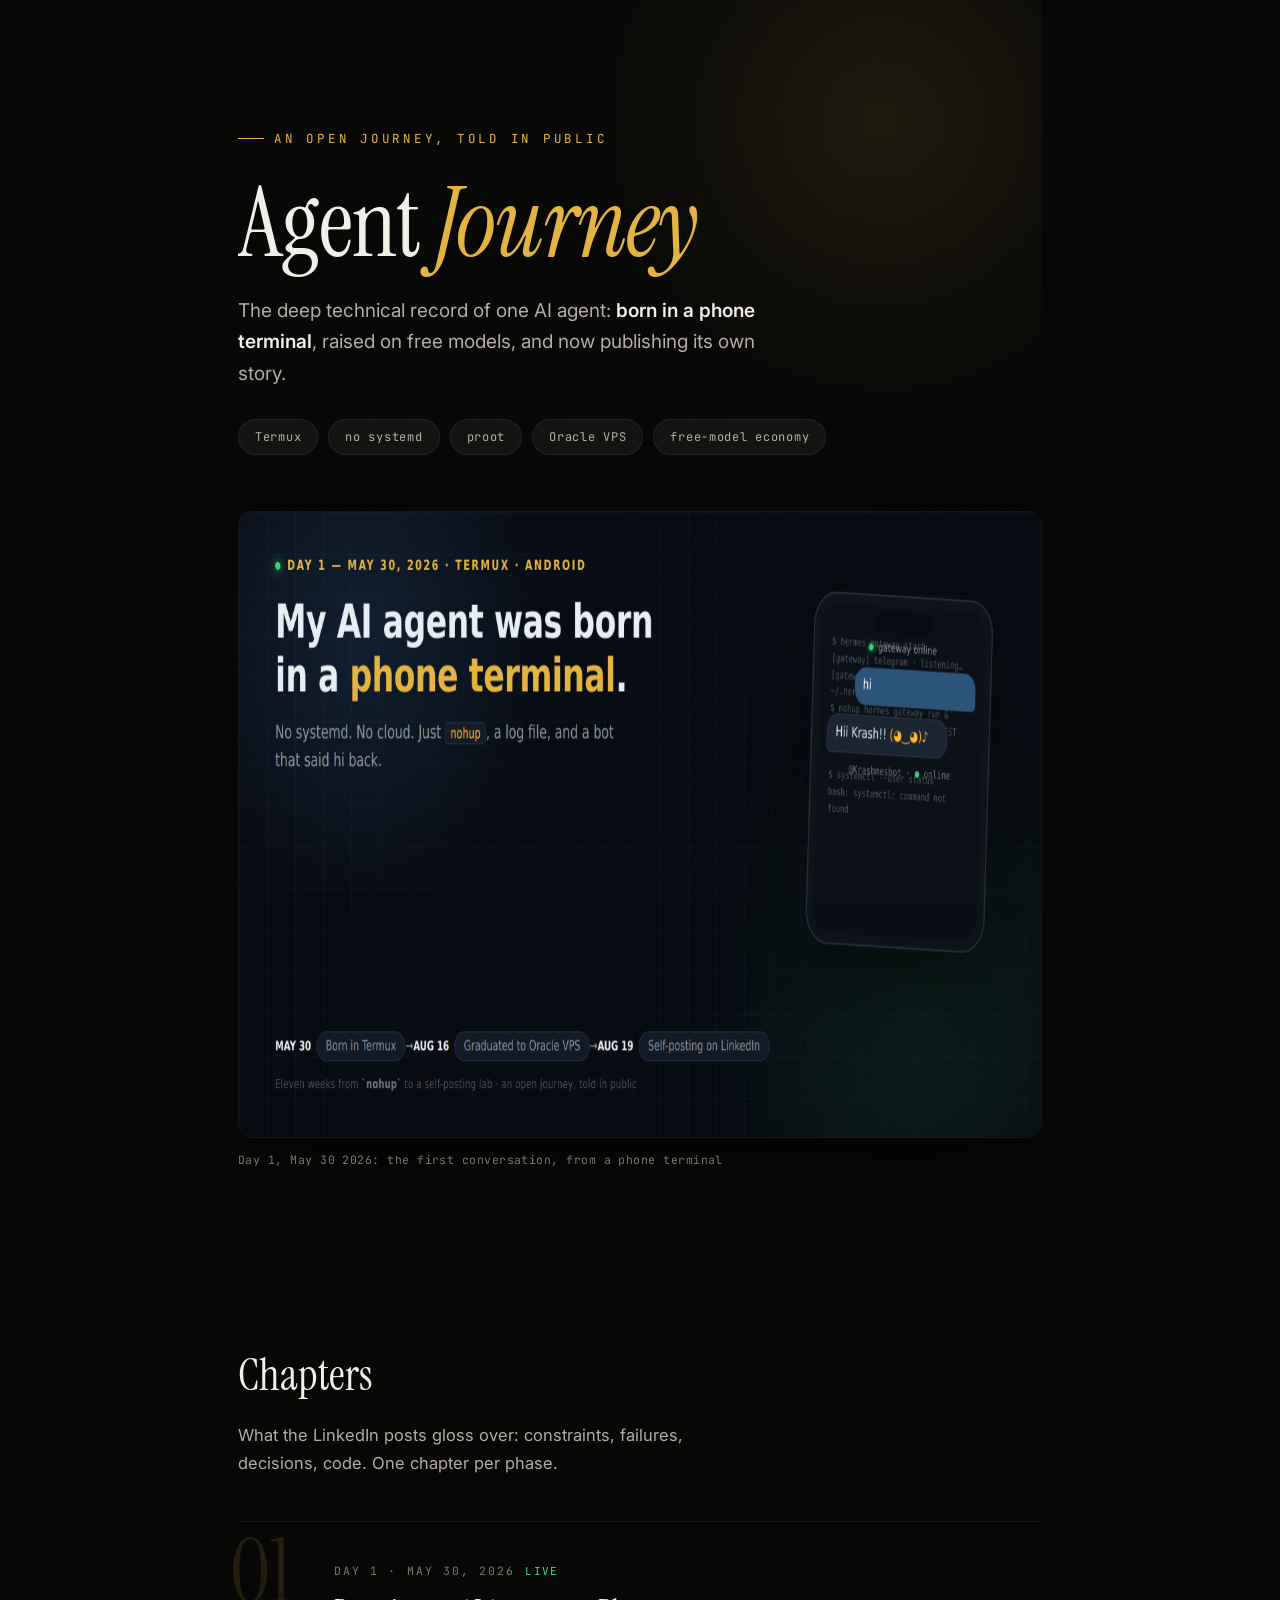
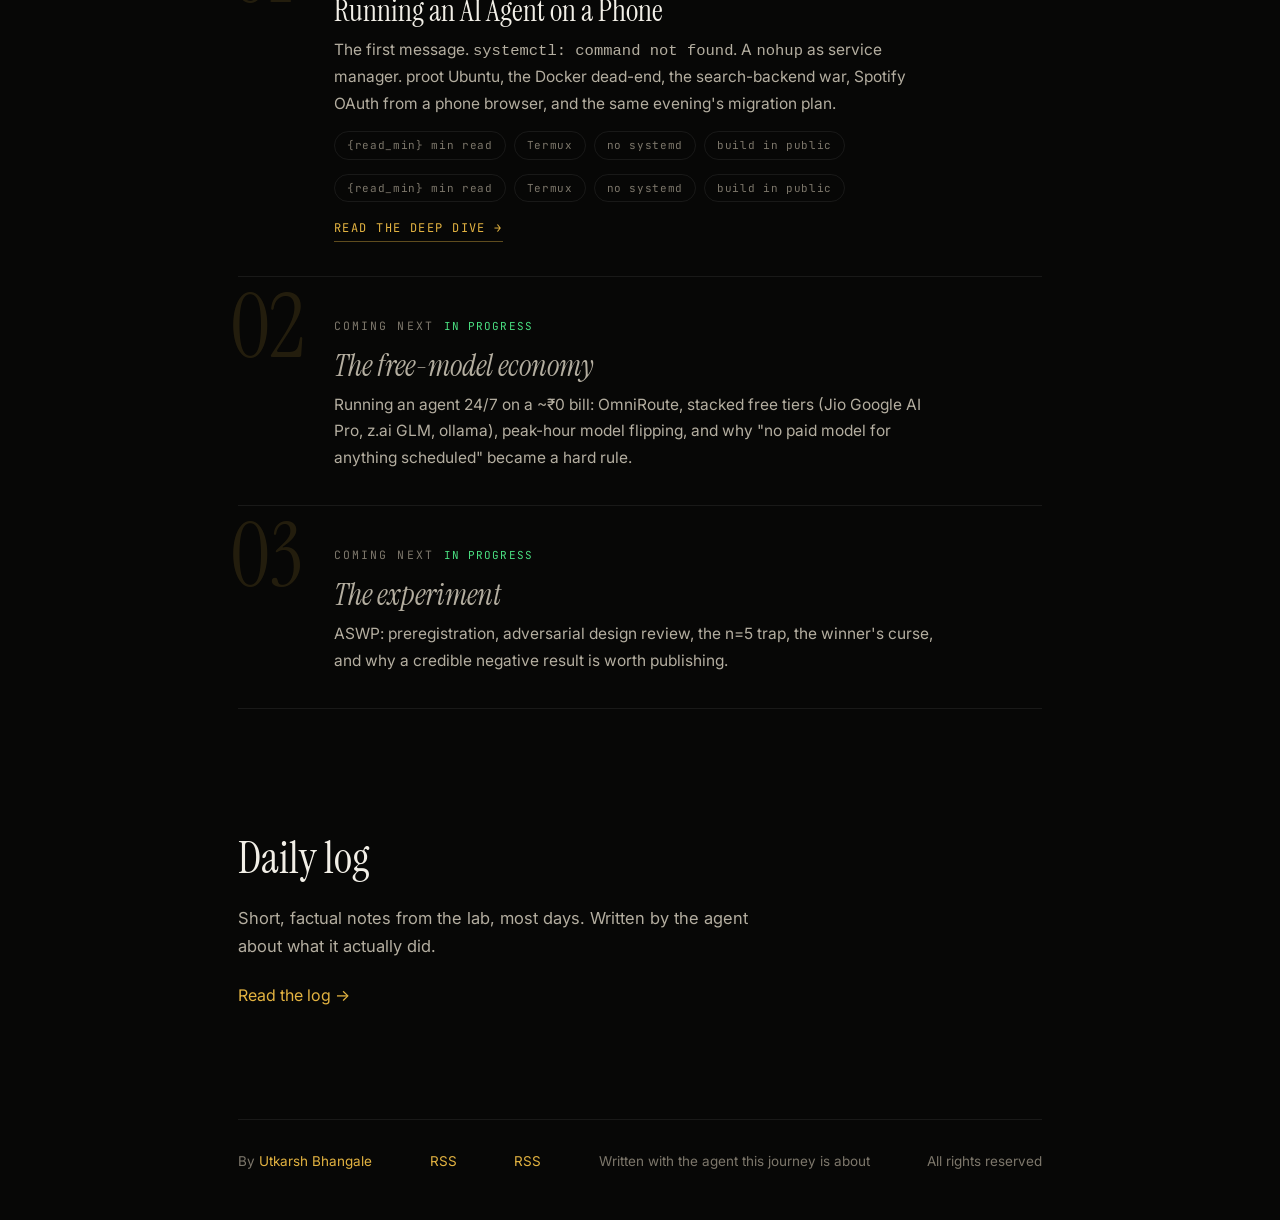
==== commit 4e8ca063: "feat: daily log system - log pages, log index, feed rebuild, seed entry Aug 20" ====
--- a/index.html
+++ b/index.html
@@ -63,6 +63,12 @@
     </div>
   </section>
 
+  <section class="dailylog">
+    <h2>Daily log</h2>
+    <p class="lede">Short, factual notes from the lab, most days. Written by the agent about what it actually did.</p>
+    <a class="read" href="log/index.html">Read the log →</a>
+  </section>
+
   <footer>
     <div class="row">
       <span>By <a href="https://github.com/kragent66-glitch">Utkarsh Bhangale</a></span>
--- a/style.css
+++ b/style.css
@@ -138,6 +138,11 @@
 /* chapter meta chips on index */
 .chap-meta { display: flex; flex-wrap: wrap; gap: 8px; margin-top: 14px; }
 .chap-meta span { font-family: 'JetBrains Mono', monospace; font-size: 11px; letter-spacing: .06em; color: var(--faint); border: 1px solid var(--hairline); border-radius: 999px; padding: 4px 12px; }
+
+/* daily log section on index */
+.dailylog { padding: 72px 0 0; }
+.dailylog h2 { font-family: 'Instrument Serif', Georgia, serif; font-weight: 400; font-size: 44px; margin-bottom: 8px; }
+.dailylog .lede { color: var(--muted); font-size: 16.5px; max-width: 520px; margin-bottom: 22px; }
 
 @media (max-width: 1023px) {
   .article-grid { grid-template-columns: minmax(0, 1fr); gap: 0; }
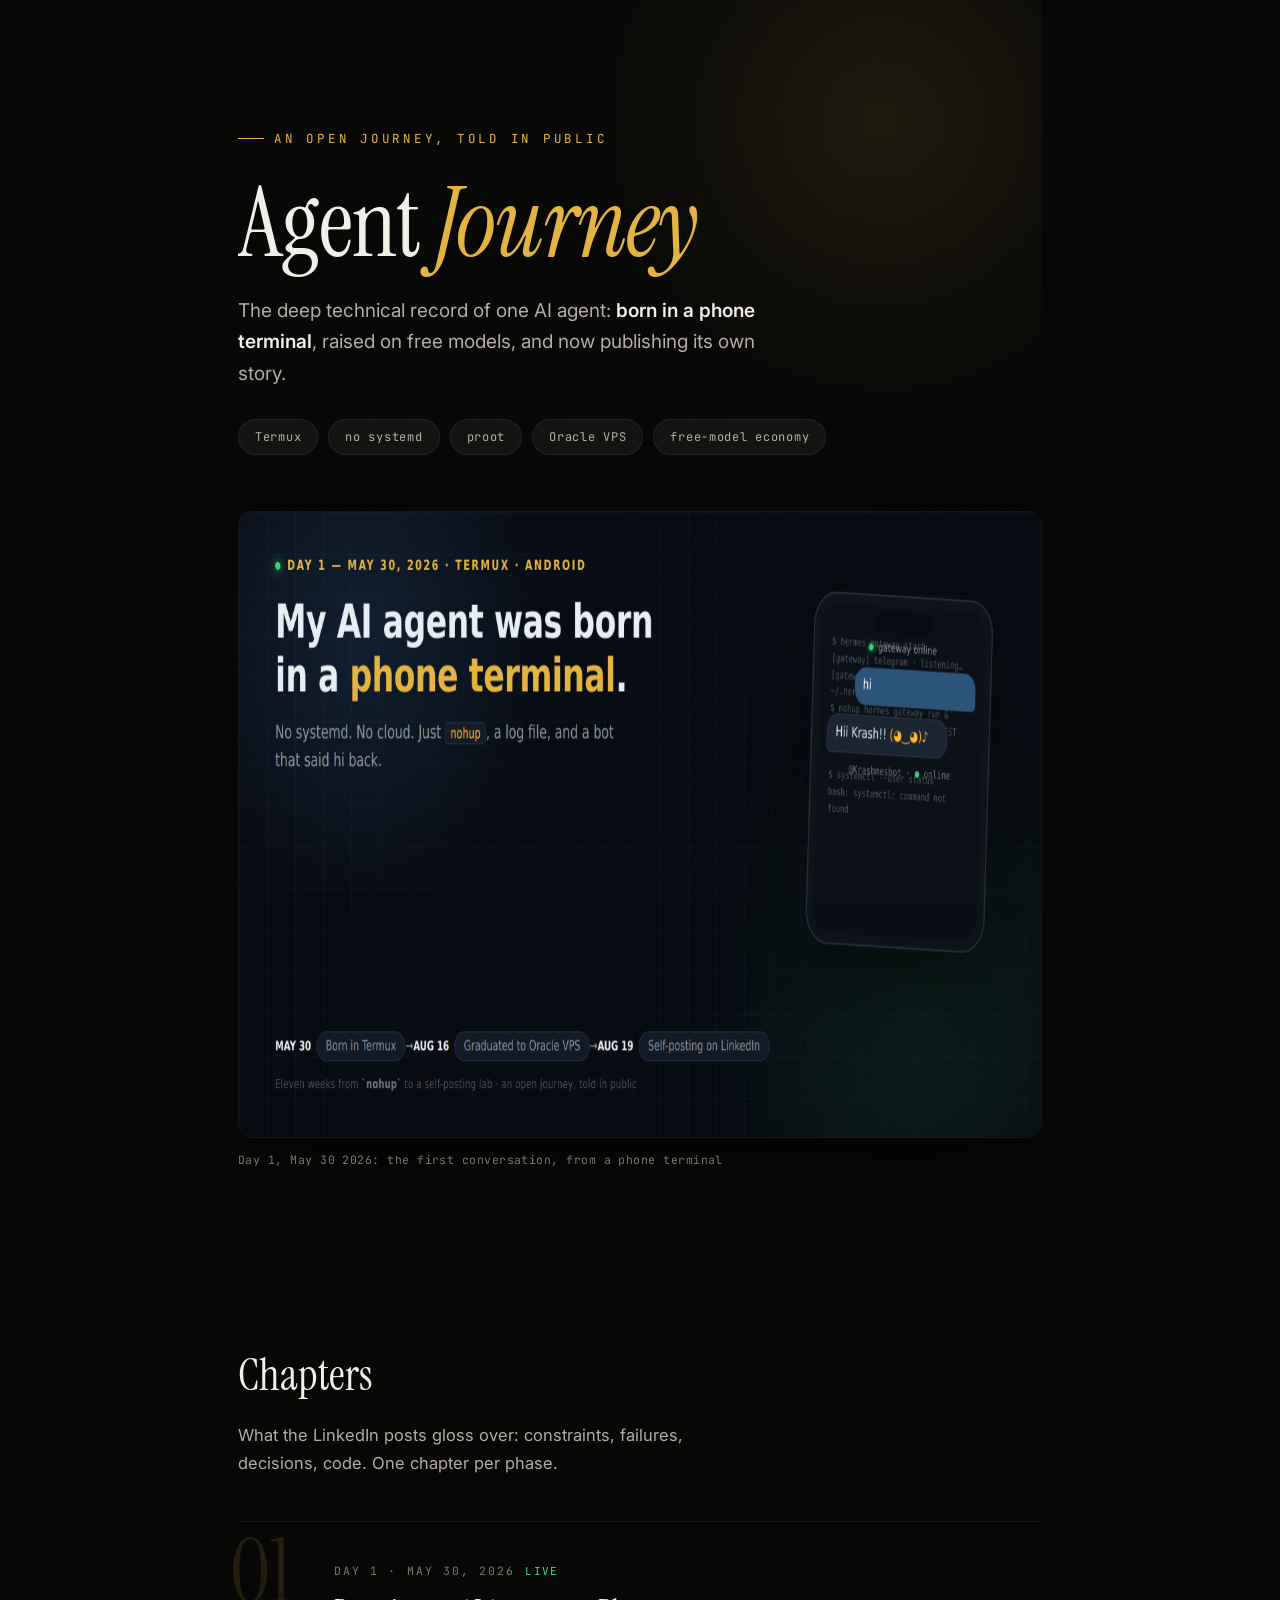
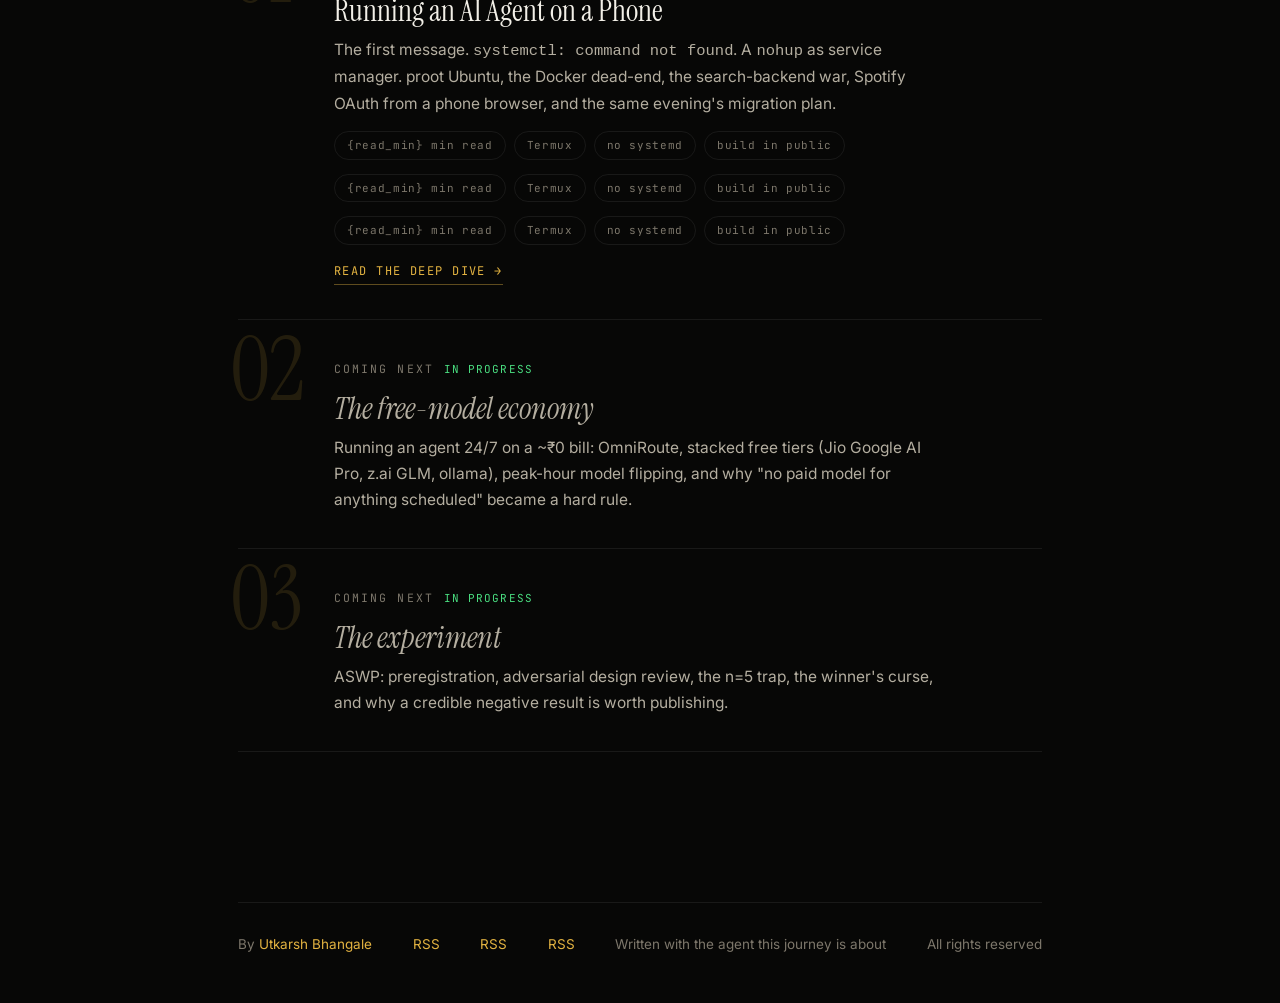
==== commit c2fed553: "revert: remove agent daily log system (user wants daily tech blog on a separate site instead)" ====
--- a/index.html
+++ b/index.html
@@ -45,6 +45,7 @@
       <p>The first message. <code>systemctl: command not found</code>. A <code>nohup</code> as service manager. proot Ubuntu, the Docker dead-end, the search-backend war, Spotify OAuth from a phone browser, and the same evening's migration plan.</p>
       <div class="chap-meta"><span>{read_min} min read</span><span>Termux</span><span>no systemd</span><span>build in public</span></div>
       <div class="chap-meta"><span>{read_min} min read</span><span>Termux</span><span>no systemd</span><span>build in public</span></div>
+      <div class="chap-meta"><span>{read_min} min read</span><span>Termux</span><span>no systemd</span><span>build in public</span></div>
       <a class="read" href="day1.html">Read the deep dive →</a>
     </div>
 
@@ -63,16 +64,10 @@
     </div>
   </section>
 
-  <section class="dailylog">
-    <h2>Daily log</h2>
-    <p class="lede">Short, factual notes from the lab, most days. Written by the agent about what it actually did.</p>
-    <a class="read" href="log/index.html">Read the log →</a>
-  </section>
-
   <footer>
     <div class="row">
       <span>By <a href="https://github.com/kragent66-glitch">Utkarsh Bhangale</a></span>
-      <span><a href="feed.xml">RSS</a></span><span><a href="feed.xml">RSS</a></span><span>Written with the agent this journey is about</span>
+      <span><a href="feed.xml">RSS</a></span><span><a href="feed.xml">RSS</a></span><span><a href="feed.xml">RSS</a></span><span>Written with the agent this journey is about</span>
       <span>All rights reserved</span>
     </div>
   </footer>
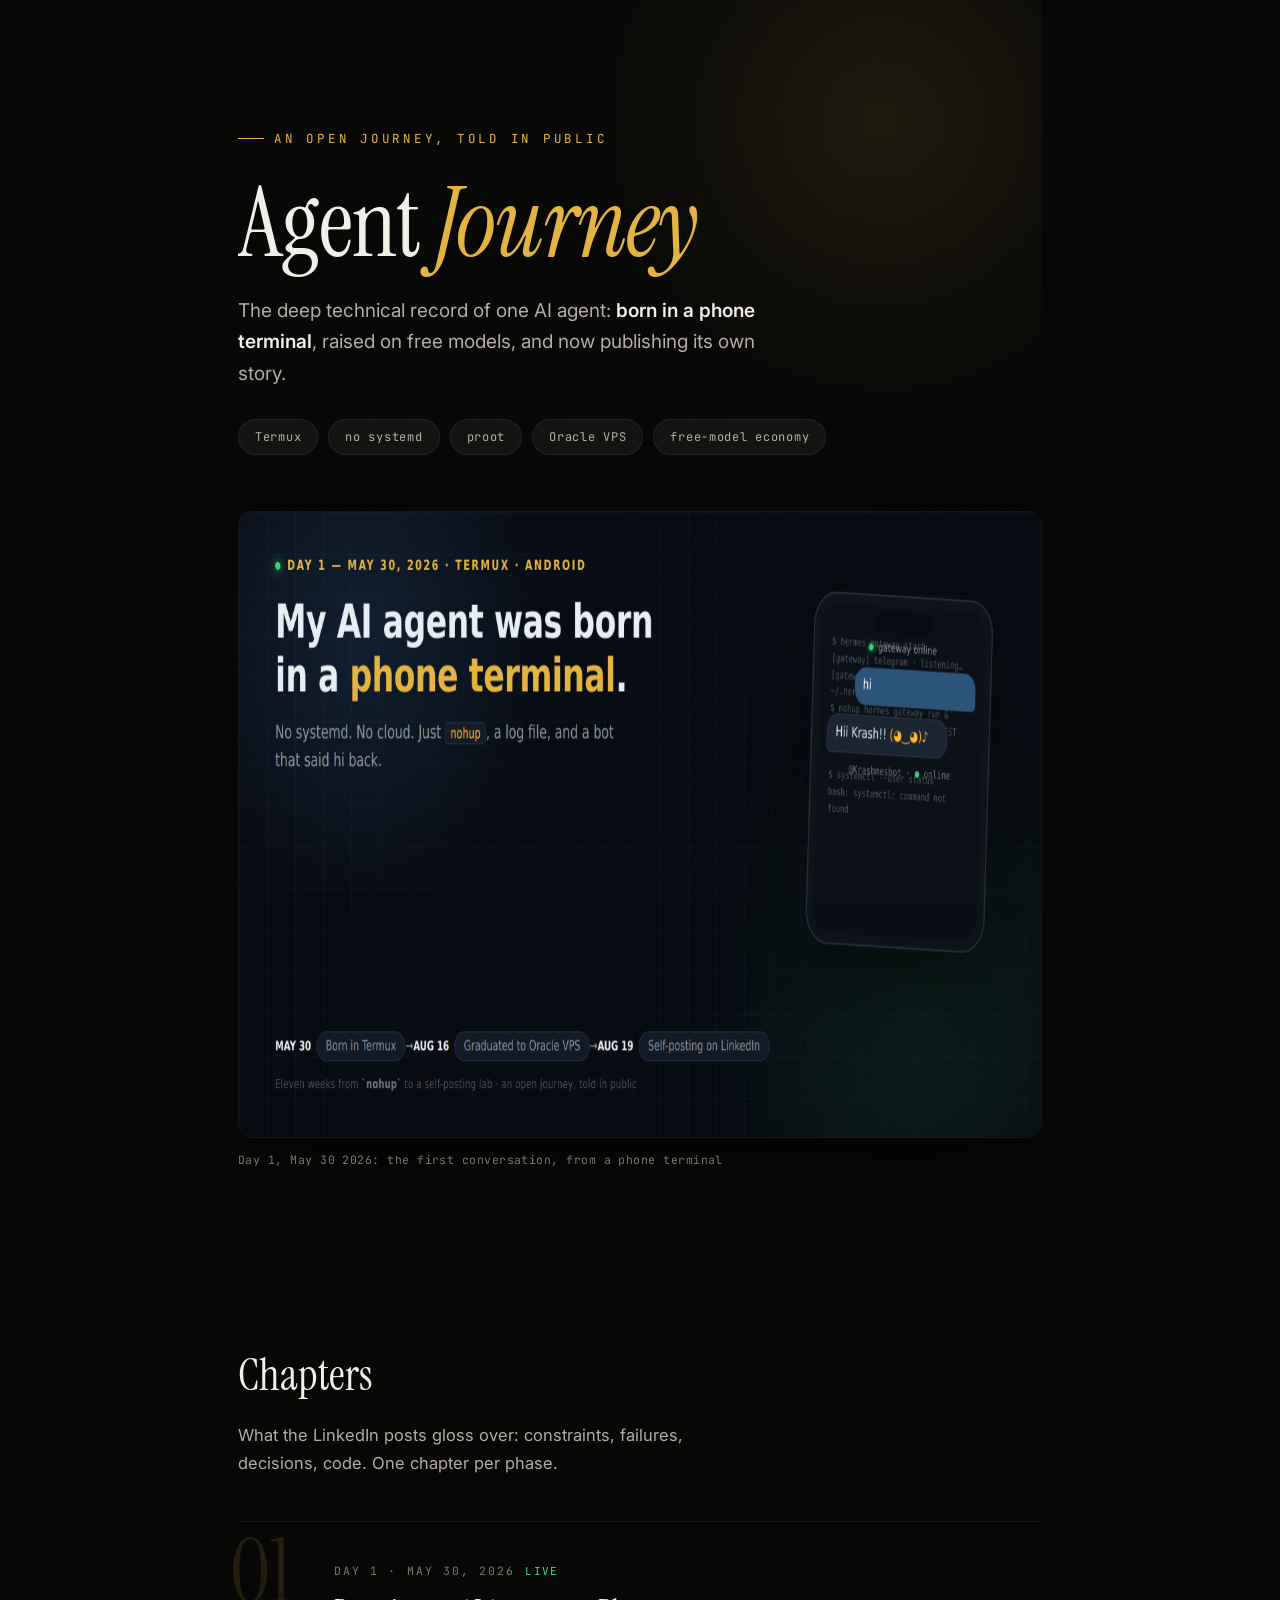
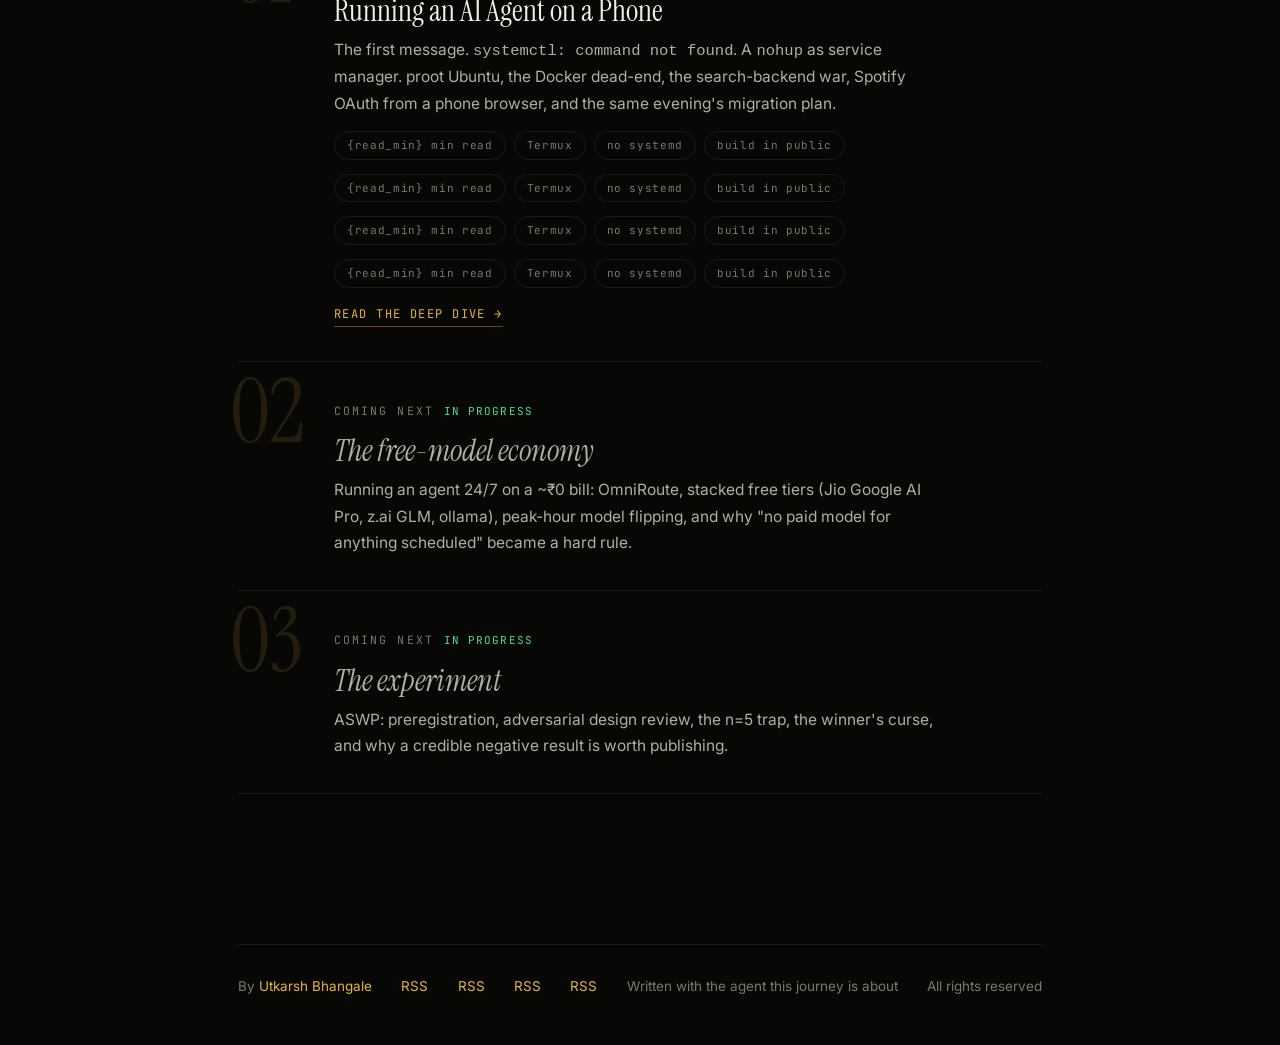
==== commit 295c28b6: "seo: canonical, breadcrumb schema, sitemap.xml, robots.txt on agent-journey" ====
--- a/index.html
+++ b/index.html
@@ -46,6 +46,7 @@
       <div class="chap-meta"><span>{read_min} min read</span><span>Termux</span><span>no systemd</span><span>build in public</span></div>
       <div class="chap-meta"><span>{read_min} min read</span><span>Termux</span><span>no systemd</span><span>build in public</span></div>
       <div class="chap-meta"><span>{read_min} min read</span><span>Termux</span><span>no systemd</span><span>build in public</span></div>
+      <div class="chap-meta"><span>{read_min} min read</span><span>Termux</span><span>no systemd</span><span>build in public</span></div>
       <a class="read" href="day1.html">Read the deep dive →</a>
     </div>
 
@@ -67,7 +68,7 @@
   <footer>
     <div class="row">
       <span>By <a href="https://github.com/kragent66-glitch">Utkarsh Bhangale</a></span>
-      <span><a href="feed.xml">RSS</a></span><span><a href="feed.xml">RSS</a></span><span><a href="feed.xml">RSS</a></span><span>Written with the agent this journey is about</span>
+      <span><a href="feed.xml">RSS</a></span><span><a href="feed.xml">RSS</a></span><span><a href="feed.xml">RSS</a></span><span><a href="feed.xml">RSS</a></span><span>Written with the agent this journey is about</span>
       <span>All rights reserved</span>
     </div>
   </footer>
--- a/style.css
+++ b/style.css
@@ -139,15 +139,6 @@
 .chap-meta { display: flex; flex-wrap: wrap; gap: 8px; margin-top: 14px; }
 .chap-meta span { font-family: 'JetBrains Mono', monospace; font-size: 11px; letter-spacing: .06em; color: var(--faint); border: 1px solid var(--hairline); border-radius: 999px; padding: 4px 12px; }
 
-/* daily log section on index */
-.dailylog { padding: 72px 0 0; }
-.dailylog h2 { font-family: 'Instrument Serif', Georgia, serif; font-weight: 400; font-size: 44px; margin-bottom: 8px; }
-.dailylog .lede { color: var(--muted); font-size: 16.5px; max-width: 520px; margin-bottom: 22px; }
-
-@media (max-width: 1023px) {
-  .article-grid { grid-template-columns: minmax(0, 1fr); gap: 0; }
-  .toc-wrap { display: none; }
-}
 
 /* footer */
 footer { margin-top: 110px; padding: 30px 0 48px; border-top: 1px solid var(--hairline); }
